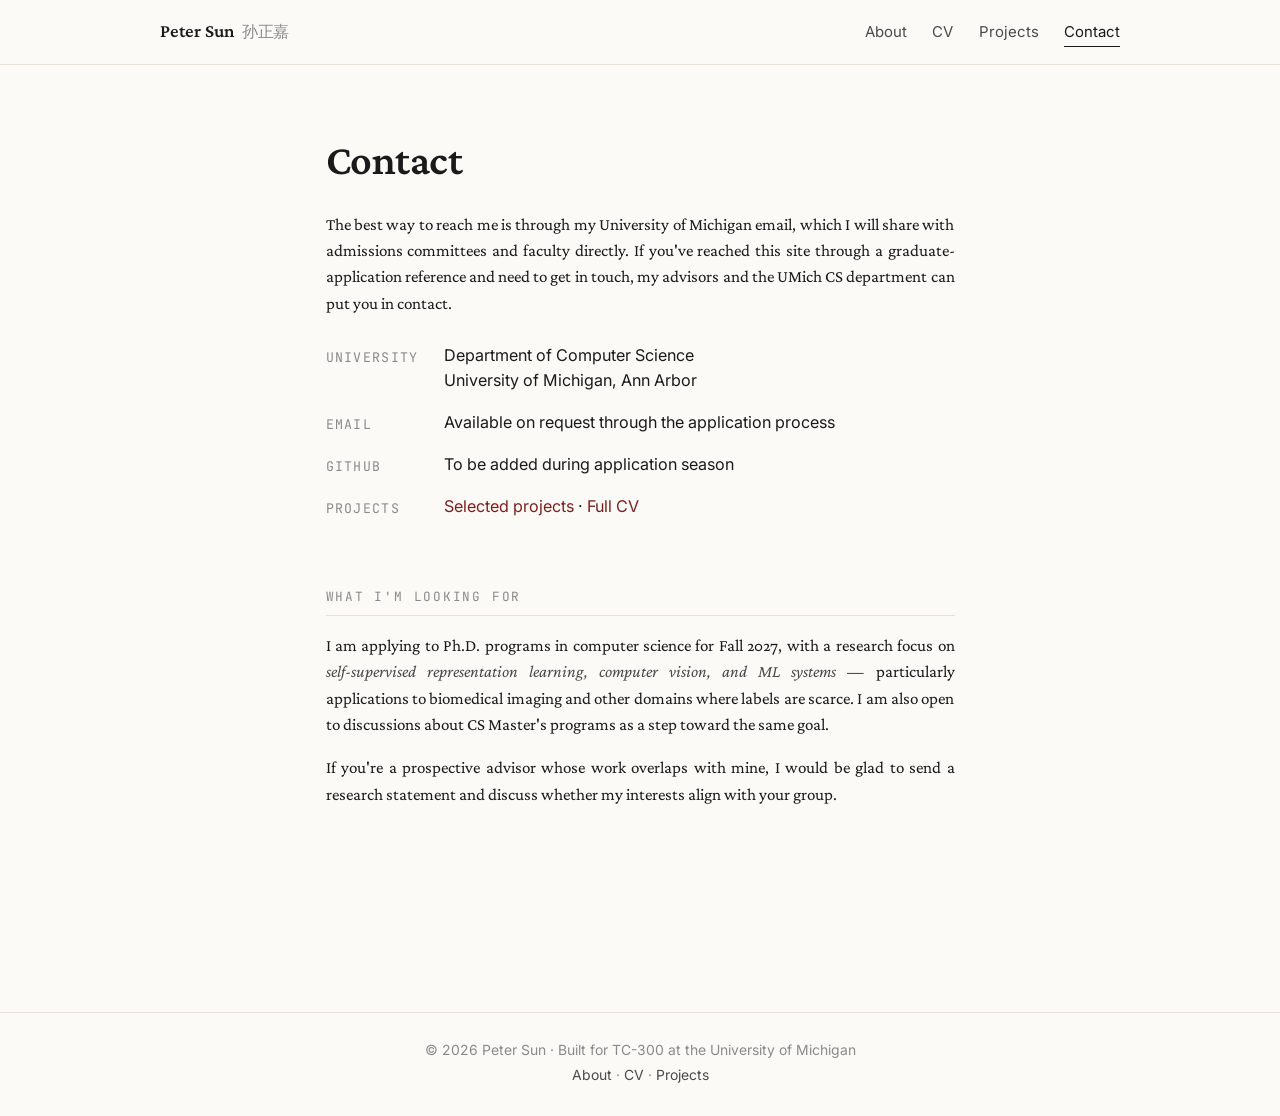
==== contact.html @ c783a43a "Add files via upload" ====
<!DOCTYPE html>
<html lang="en">
<head>
<meta charset="UTF-8">
<meta name="viewport" content="width=device-width, initial-scale=1.0">
<title>Contact — Peter Sun</title>
<meta name="description" content="Get in touch with Peter Sun — graduate-school applicant, computer science research.">
<link rel="preconnect" href="https://fonts.googleapis.com">
<link rel="preconnect" href="https://fonts.gstatic.com" crossorigin>
<link href="https://fonts.googleapis.com/css2?family=Crimson+Pro:ital,wght@0,400;0,500;0,600;1,400&family=Inter:wght@400;500;600&family=JetBrains+Mono:wght@400;500&display=swap" rel="stylesheet">
<link rel="stylesheet" href="assets/style.css">
</head>
<body>

<header class="site-header">
  <div class="site-header-inner">
    <a href="index.html" class="site-brand">Peter Sun<span class="brand-cn">孙正嘉</span></a>
    <nav class="site-nav">
      <a href="index.html">About</a>
      <a href="cv.html">CV</a>
      <a href="research.html">Projects</a>
      <a href="contact.html" class="active">Contact</a>
    </nav>
  </div>
</header>

<main class="page">

  <h1>Contact</h1>

  <p>
    The best way to reach me is through my University of Michigan email,
    which I will share with admissions committees and faculty directly. If
    you've reached this site through a graduate-application reference and
    need to get in touch, my advisors and the UMich CS department can put
    you in contact.
  </p>

  <dl class="contact-grid">
    <dt>University</dt>
    <dd>Department of Computer Science<br>University of Michigan, Ann Arbor</dd>

    <dt>Email</dt>
    <dd>Available on request through the application process</dd>

    <dt>GitHub</dt>
    <dd>To be added during application season</dd>

    <dt>Projects</dt>
    <dd><a href="research.html">Selected projects</a> · <a href="cv.html">Full CV</a></dd>
  </dl>

  <p class="section-label">What I'm looking for</p>

  <p>
    I am applying to Ph.D. programs in computer science for Fall 2027, with
    a research focus on <em>self-supervised representation learning,
    computer vision, and ML systems</em> — particularly applications to
    biomedical imaging and other domains where labels are scarce. I am also
    open to discussions about CS Master's programs as a step toward the
    same goal.
  </p>
  <p>
    If you're a prospective advisor whose work overlaps with mine, I would
    be glad to send a research statement and discuss whether my interests
    align with your group.
  </p>

</main>

<footer class="site-footer">
  <p>© 2026 Peter Sun · Built for TC-300 at the University of Michigan</p>
  <p><a href="index.html">About</a> · <a href="cv.html">CV</a> · <a href="research.html">Projects</a></p>
</footer>

</body>
</html>
---- assets/style.css ----
/* ========================================
   Peter Sun — Portfolio Site
   Shared stylesheet
   ======================================== */

:root {
  /* Color palette — restrained, academic, with a single warm accent */
  --bg:          #fbfaf6;        /* warm off-white, easier on eyes than pure white */
  --bg-elevated: #ffffff;
  --ink:         #1a1a1a;        /* near-black for body text */
  --ink-soft:    #4a4a4a;        /* secondary text */
  --ink-faint:   #8a8a8a;        /* tertiary / captions */
  --rule:        #e5e2d8;        /* hairline dividers */
  --accent:      #7a1f1f;        /* deep burgundy — the one accent color */
  --accent-soft: #f3e9e9;        /* tinted background for callouts */
  --code-bg:     #f4f1e8;

  /* Typography */
  --font-serif: "Crimson Pro", "Source Serif Pro", Georgia, serif;
  --font-sans:  "Inter", -apple-system, BlinkMacSystemFont, "Segoe UI", sans-serif;
  --font-mono:  "JetBrains Mono", "SF Mono", Menlo, monospace;

  /* Spacing scale */
  --space-1: 0.25rem;
  --space-2: 0.5rem;
  --space-3: 1rem;
  --space-4: 1.5rem;
  --space-5: 2.5rem;
  --space-6: 4rem;
  --space-7: 6rem;

  /* Layout */
  --content-max: 680px;        /* narrow column, ~10 words per line at 18px */
  --wide-max:    960px;        /* for cv & projects index */
}

/* ---------- Reset ---------- */
* { box-sizing: border-box; margin: 0; padding: 0; }
html { font-size: 17px; scroll-behavior: smooth; }
body {
  font-family: var(--font-serif);
  font-weight: 400;
  line-height: 1.55;
  color: var(--ink);
  background: var(--bg);
  -webkit-font-smoothing: antialiased;
  -moz-osx-font-smoothing: grayscale;
  font-feature-settings: "kern" 1, "liga" 1, "onum" 1;
}

/* ---------- Typography ---------- */
h1, h2, h3, h4 {
  font-family: var(--font-serif);
  font-weight: 600;
  line-height: 1.25;
  color: var(--ink);
  letter-spacing: -0.01em;
}
h1 { font-size: 2.5rem; margin-bottom: var(--space-4); }
h2 { font-size: 1.65rem; margin-top: var(--space-6); margin-bottom: var(--space-3); }
h3 { font-size: 1.2rem; margin-top: var(--space-5); margin-bottom: var(--space-2); }
h4 { font-size: 1rem; font-weight: 600; margin-top: var(--space-3); margin-bottom: var(--space-1); }

p {
  margin-bottom: var(--space-3);
  text-align: justify;
  hyphens: auto;
}
p:last-child { margin-bottom: 0; }

a {
  color: var(--accent);
  text-decoration: none;
  border-bottom: 1px solid transparent;
  transition: border-color 0.15s ease;
}
a:hover { border-bottom-color: var(--accent); }

em { font-style: italic; color: var(--ink-soft); }
strong { font-weight: 600; }

code, .mono {
  font-family: var(--font-mono);
  font-size: 0.85em;
  background: var(--code-bg);
  padding: 0.1em 0.35em;
  border-radius: 2px;
}

/* ---------- Layout ---------- */
.page {
  max-width: var(--content-max);
  margin: 0 auto;
  padding: var(--space-6) var(--space-4) var(--space-7);
}
.page-wide {
  max-width: var(--wide-max);
  margin: 0 auto;
  padding: var(--space-6) var(--space-4) var(--space-7);
}

/* ---------- Header / Nav ---------- */
.site-header {
  border-bottom: 1px solid var(--rule);
  padding: var(--space-3) var(--space-4);
  background: var(--bg);
  position: sticky;
  top: 0;
  z-index: 10;
  backdrop-filter: blur(6px);
  background: rgba(251, 250, 246, 0.92);
}
.site-header-inner {
  max-width: var(--wide-max);
  margin: 0 auto;
  display: flex;
  justify-content: space-between;
  align-items: baseline;
  gap: var(--space-4);
}
.site-brand {
  font-family: var(--font-serif);
  font-weight: 600;
  font-size: 1.1rem;
  color: var(--ink);
  border-bottom: none;
  letter-spacing: -0.01em;
}
.site-brand:hover { border-bottom: none; color: var(--accent); }
.site-brand .brand-cn {
  font-family: var(--font-serif);
  color: var(--ink-faint);
  font-weight: 400;
  font-size: 0.95rem;
  margin-left: var(--space-2);
}

.site-nav {
  display: flex;
  gap: var(--space-4);
  font-family: var(--font-sans);
  font-size: 0.88rem;
}
.site-nav a {
  color: var(--ink-soft);
  border-bottom: 1px solid transparent;
  padding-bottom: 2px;
}
.site-nav a:hover { color: var(--accent); border-bottom-color: var(--accent); }
.site-nav a.active { color: var(--ink); border-bottom-color: var(--ink); }

/* ---------- Footer ---------- */
.site-footer {
  border-top: 1px solid var(--rule);
  padding: var(--space-4);
  margin-top: var(--space-7);
  font-family: var(--font-sans);
  font-size: 0.82rem;
  color: var(--ink-faint);
  text-align: center;
}
.site-footer p { text-align: center; margin-bottom: var(--space-1); }
.site-footer a { color: var(--ink-soft); }

/* ---------- Hero (home page) ---------- */
.hero {
  margin-bottom: var(--space-6);
}
.hero-eyebrow {
  font-family: var(--font-mono);
  font-size: 0.78rem;
  text-transform: uppercase;
  letter-spacing: 0.12em;
  color: var(--accent);
  margin-bottom: var(--space-3);
}
.hero-title {
  font-size: 2.8rem;
  margin-bottom: var(--space-3);
  font-weight: 600;
}
.hero-title .cn {
  color: var(--ink-faint);
  font-weight: 400;
  font-size: 1.4rem;
  margin-left: var(--space-2);
  vertical-align: 0.15em;
}
.hero-tagline {
  font-size: 1.15rem;
  color: var(--ink-soft);
  font-style: italic;
  margin-bottom: var(--space-4);
  text-align: left;
}

/* ---------- Section dividers ---------- */
.section-label {
  font-family: var(--font-mono);
  font-size: 0.75rem;
  text-transform: uppercase;
  letter-spacing: 0.14em;
  color: var(--ink-faint);
  margin-top: var(--space-6);
  margin-bottom: var(--space-3);
  padding-bottom: var(--space-2);
  border-bottom: 1px solid var(--rule);
}

/* ---------- Project highlight cards (home page) ---------- */
.highlights {
  display: flex;
  flex-direction: column;
  gap: var(--space-4);
  margin-top: var(--space-3);
}
.highlight {
  display: block;
  padding: var(--space-4);
  border: 1px solid var(--rule);
  background: var(--bg-elevated);
  text-decoration: none;
  color: var(--ink);
  border-bottom: 1px solid var(--rule);
  transition: border-color 0.15s ease, transform 0.15s ease;
}
.highlight:hover {
  border-color: var(--accent);
  border-bottom-color: var(--accent);
  transform: translateY(-2px);
}
.highlight-meta {
  font-family: var(--font-mono);
  font-size: 0.75rem;
  text-transform: uppercase;
  letter-spacing: 0.1em;
  color: var(--accent);
  margin-bottom: var(--space-2);
}
.highlight-title {
  font-size: 1.15rem;
  font-weight: 600;
  margin-bottom: var(--space-2);
}
.highlight-blurb {
  color: var(--ink-soft);
  font-size: 0.95rem;
  margin-bottom: var(--space-2);
  text-align: left;
}
.highlight-tags {
  font-family: var(--font-mono);
  font-size: 0.72rem;
  color: var(--ink-faint);
  text-transform: lowercase;
}

/* ---------- CV-specific styling ---------- */
.cv-header {
  text-align: center;
  margin-bottom: var(--space-5);
  padding-bottom: var(--space-4);
  border-bottom: 1px solid var(--rule);
}
.cv-header h1 {
  margin-bottom: var(--space-2);
}
.cv-header .subtitle {
  font-family: var(--font-sans);
  color: var(--ink-soft);
  font-size: 0.95rem;
}
.cv-section {
  margin-bottom: var(--space-5);
}
.cv-section-title {
  font-family: var(--font-mono);
  font-size: 0.8rem;
  text-transform: uppercase;
  letter-spacing: 0.14em;
  color: var(--accent);
  border-bottom: 1px solid var(--rule);
  padding-bottom: var(--space-1);
  margin-bottom: var(--space-3);
}
.cv-entry {
  margin-bottom: var(--space-4);
}
.cv-entry:last-child { margin-bottom: 0; }
.cv-entry-header {
  display: flex;
  justify-content: space-between;
  align-items: baseline;
  gap: var(--space-3);
  margin-bottom: var(--space-1);
  flex-wrap: wrap;
}
.cv-entry-title {
  font-weight: 600;
  font-size: 1.05rem;
}
.cv-entry-date {
  font-family: var(--font-mono);
  font-size: 0.8rem;
  color: var(--ink-faint);
  white-space: nowrap;
}
.cv-entry-sub {
  font-style: italic;
  color: var(--ink-soft);
  font-size: 0.95rem;
  margin-bottom: var(--space-2);
}
.cv-entry ul {
  list-style: none;
  padding-left: var(--space-3);
}
.cv-entry li {
  position: relative;
  margin-bottom: var(--space-2);
  text-align: justify;
  font-size: 0.95rem;
  color: var(--ink-soft);
}
.cv-entry li::before {
  content: "▸";
  position: absolute;
  left: -1rem;
  color: var(--accent);
  font-size: 0.8rem;
  top: 0.2em;
}

/* Two-column lists (skills, courses) */
.kv-list {
  display: grid;
  grid-template-columns: 140px 1fr;
  gap: var(--space-2) var(--space-3);
  font-size: 0.95rem;
}
.kv-list dt {
  font-family: var(--font-mono);
  font-size: 0.78rem;
  text-transform: uppercase;
  letter-spacing: 0.08em;
  color: var(--ink-faint);
  padding-top: 0.25em;
}
.kv-list dd { color: var(--ink-soft); }

/* ---------- Project (research) detail pages ---------- */
.project-header {
  margin-bottom: var(--space-5);
  padding-bottom: var(--space-4);
  border-bottom: 1px solid var(--rule);
}
.project-eyebrow {
  font-family: var(--font-mono);
  font-size: 0.78rem;
  text-transform: uppercase;
  letter-spacing: 0.12em;
  color: var(--accent);
  margin-bottom: var(--space-2);
}
.project-meta-grid {
  display: grid;
  grid-template-columns: max-content 1fr;
  gap: var(--space-2) var(--space-4);
  font-family: var(--font-sans);
  font-size: 0.88rem;
  margin-top: var(--space-3);
}
.project-meta-grid dt {
  color: var(--ink-faint);
  text-transform: uppercase;
  letter-spacing: 0.08em;
  font-size: 0.75rem;
  padding-top: 0.2em;
}
.project-meta-grid dd { color: var(--ink-soft); }

.callout {
  background: var(--accent-soft);
  border-left: 3px solid var(--accent);
  padding: var(--space-3) var(--space-4);
  margin: var(--space-4) 0;
  font-size: 0.95rem;
}
.callout strong { color: var(--accent); }

/* Schematic figure (SVG placeholder) */
.figure {
  margin: var(--space-5) 0;
  padding: var(--space-4);
  background: var(--bg-elevated);
  border: 1px solid var(--rule);
}
.figure svg { display: block; width: 100%; height: auto; }
.figure-caption {
  font-family: var(--font-sans);
  font-size: 0.82rem;
  color: var(--ink-faint);
  margin-top: var(--space-2);
  text-align: center;
  font-style: italic;
}

/* Back link */
.back-link {
  font-family: var(--font-mono);
  font-size: 0.8rem;
  text-transform: uppercase;
  letter-spacing: 0.1em;
  color: var(--ink-faint);
  display: inline-block;
  margin-bottom: var(--space-4);
  border-bottom: none;
}
.back-link:hover { color: var(--accent); border-bottom: none; }

/* ---------- Research index page ---------- */
.research-list {
  display: flex;
  flex-direction: column;
  gap: var(--space-5);
}
.research-item {
  padding-bottom: var(--space-4);
  border-bottom: 1px solid var(--rule);
}
.research-item:last-child { border-bottom: none; }
.research-item h3 {
  margin-top: 0;
  margin-bottom: var(--space-2);
}
.research-item h3 a {
  color: var(--ink);
  border-bottom: none;
}
.research-item h3 a:hover {
  color: var(--accent);
  border-bottom: none;
}
.research-tags {
  font-family: var(--font-mono);
  font-size: 0.75rem;
  color: var(--ink-faint);
  margin-top: var(--space-2);
}

/* ---------- Contact page ---------- */
.contact-grid {
  display: grid;
  grid-template-columns: max-content 1fr;
  gap: var(--space-3) var(--space-4);
  margin-top: var(--space-4);
  font-family: var(--font-sans);
}
.contact-grid dt {
  font-family: var(--font-mono);
  font-size: 0.78rem;
  text-transform: uppercase;
  letter-spacing: 0.1em;
  color: var(--ink-faint);
  padding-top: 0.3em;
}
.contact-grid dd { font-size: 0.95rem; }

/* ---------- Responsive ---------- */
@media (max-width: 640px) {
  html { font-size: 16px; }
  .page, .page-wide { padding: var(--space-4) var(--space-3) var(--space-6); }
  .hero-title { font-size: 2rem; }
  .hero-title .cn { font-size: 1.1rem; }
  h1 { font-size: 1.9rem; }
  .site-header-inner { flex-direction: column; align-items: flex-start; gap: var(--space-2); }
  .site-nav { gap: var(--space-3); flex-wrap: wrap; }
  .kv-list { grid-template-columns: 1fr; gap: var(--space-1); }
  .kv-list dt { margin-top: var(--space-2); }
  p { text-align: left; hyphens: none; }
  .cv-entry li { text-align: left; }
}

/* ---------- Print-friendly (so CV page prints decently) ---------- */
@media print {
  .site-header, .site-footer, .back-link { display: none; }
  body { background: white; }
  .page, .page-wide { max-width: 100%; padding: 0; }
  a { color: var(--ink); border-bottom: none; }
}
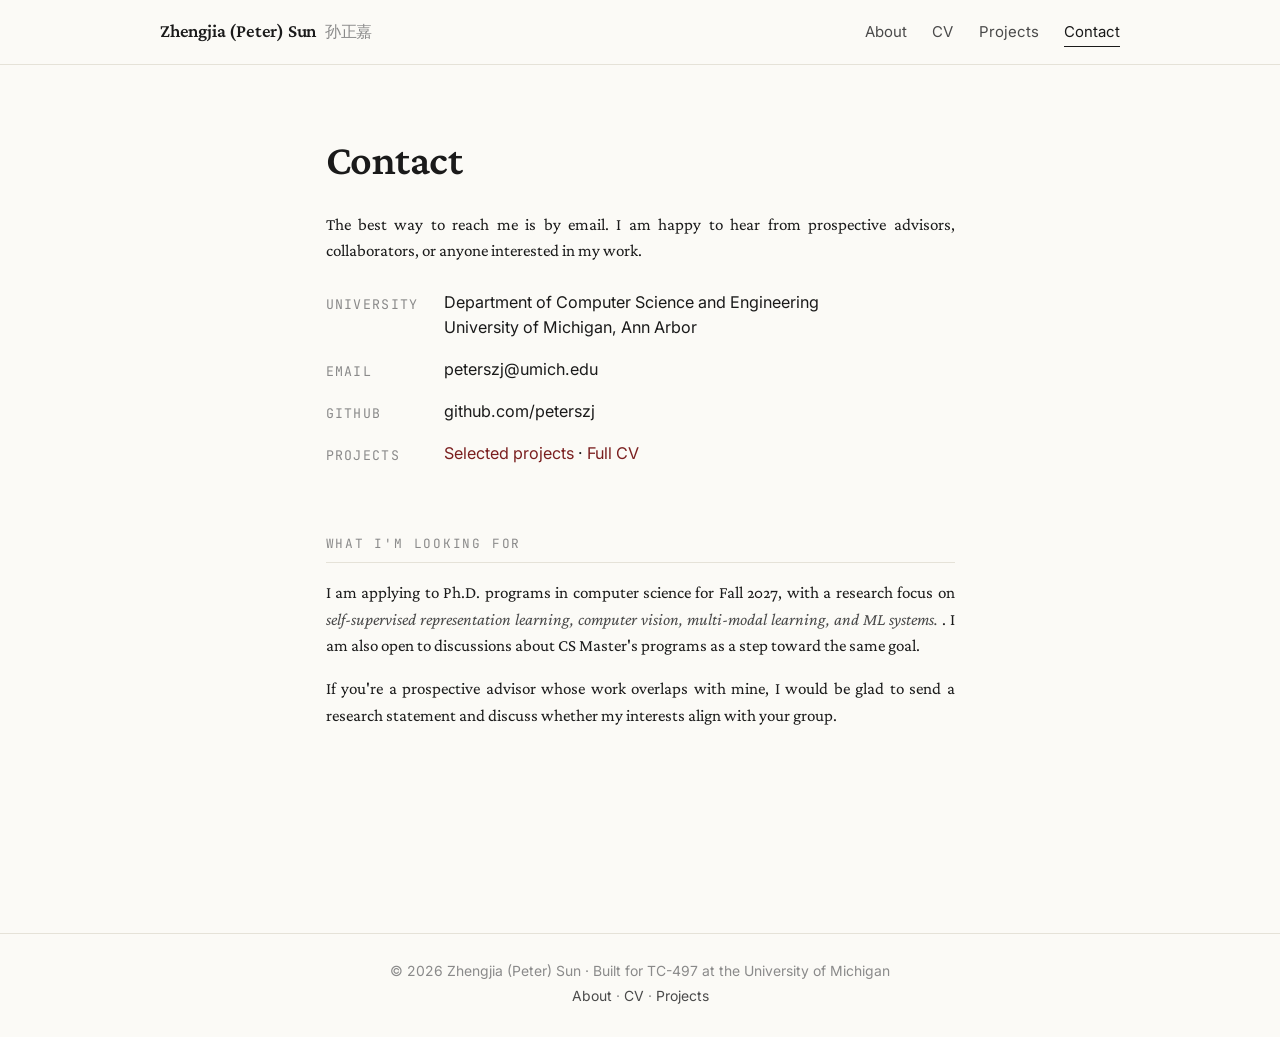
==== commit db148474: "Update contact.html" ====
--- a/contact.html
+++ b/contact.html
@@ -3,8 +3,8 @@
 <head>
 <meta charset="UTF-8">
 <meta name="viewport" content="width=device-width, initial-scale=1.0">
-<title>Contact — Peter Sun</title>
-<meta name="description" content="Get in touch with Peter Sun — graduate-school applicant, computer science research.">
+<title>Contact — Zhengjia (Peter) Sun</title>
+<meta name="description" content="Get in touch with Zhengjia (Peter) Sun — graduate-school applicant, computer science research.">
 <link rel="preconnect" href="https://fonts.googleapis.com">
 <link rel="preconnect" href="https://fonts.gstatic.com" crossorigin>
 <link href="https://fonts.googleapis.com/css2?family=Crimson+Pro:ital,wght@0,400;0,500;0,600;1,400&family=Inter:wght@400;500;600&family=JetBrains+Mono:wght@400;500&display=swap" rel="stylesheet">
@@ -14,7 +14,7 @@
 
 <header class="site-header">
   <div class="site-header-inner">
-    <a href="index.html" class="site-brand">Peter Sun<span class="brand-cn">孙正嘉</span></a>
+    <a href="index.html" class="site-brand">Zhengjia (Peter) Sun<span class="brand-cn">孙正嘉</span></a>
     <nav class="site-nav">
       <a href="index.html">About</a>
       <a href="cv.html">CV</a>
@@ -29,22 +29,19 @@
   <h1>Contact</h1>
 
   <p>
-    The best way to reach me is through my University of Michigan email,
-    which I will share with admissions committees and faculty directly. If
-    you've reached this site through a graduate-application reference and
-    need to get in touch, my advisors and the UMich CS department can put
-    you in contact.
+    The best way to reach me is by email. 
+    I am happy to hear from prospective advisors, collaborators, or anyone interested in my work.
   </p>
 
   <dl class="contact-grid">
     <dt>University</dt>
-    <dd>Department of Computer Science<br>University of Michigan, Ann Arbor</dd>
+    <dd>Department of Computer Science and Engineering<br>University of Michigan, Ann Arbor</dd>
 
     <dt>Email</dt>
-    <dd>Available on request through the application process</dd>
+    <dd>peterszj@umich.edu</dd>
 
     <dt>GitHub</dt>
-    <dd>To be added during application season</dd>
+    <dd>github.com/peterszj</dd>
 
     <dt>Projects</dt>
     <dd><a href="research.html">Selected projects</a> · <a href="cv.html">Full CV</a></dd>
@@ -54,9 +51,8 @@
 
   <p>
     I am applying to Ph.D. programs in computer science for Fall 2027, with
-    a research focus on <em>self-supervised representation learning,
-    computer vision, and ML systems</em> — particularly applications to
-    biomedical imaging and other domains where labels are scarce. I am also
+    a research focus on <em>self-supervised representation learning, computer vision, 
+    multi-modal learning, and ML systems.</em> . I am also
     open to discussions about CS Master's programs as a step toward the
     same goal.
   </p>
@@ -69,7 +65,7 @@
 </main>
 
 <footer class="site-footer">
-  <p>© 2026 Peter Sun · Built for TC-300 at the University of Michigan</p>
+  <p>© 2026 Zhengjia (Peter) Sun · Built for TC-497 at the University of Michigan</p>
   <p><a href="index.html">About</a> · <a href="cv.html">CV</a> · <a href="research.html">Projects</a></p>
 </footer>
 
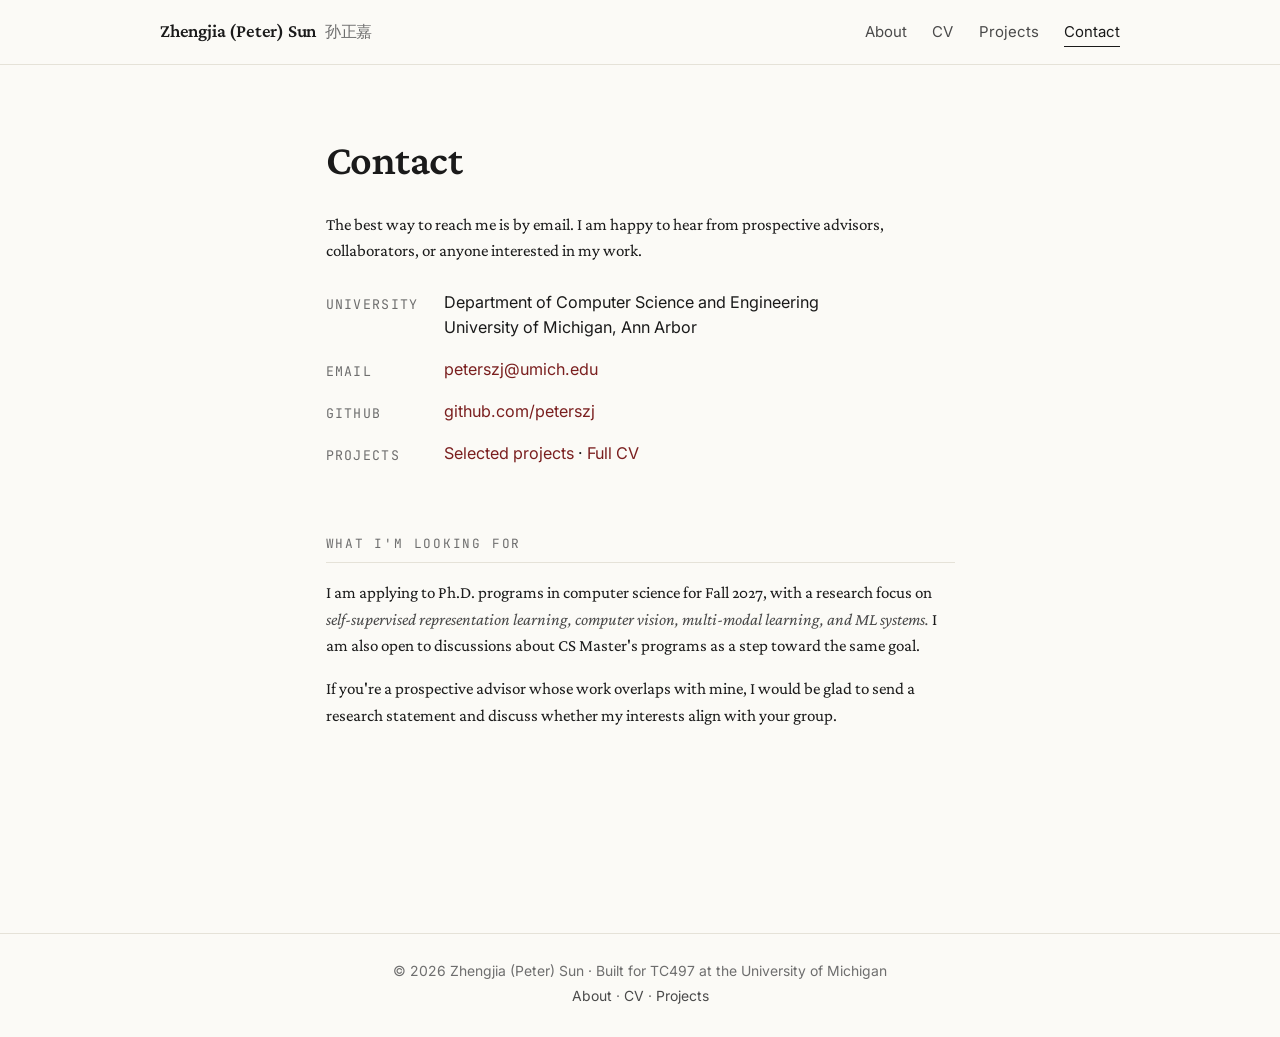
==== commit 022e40d7: "Address peer/instructor feedback: accessibility, usability, content Accessibility (WAVE): - Darken -" ====
--- a/contact.html
+++ b/contact.html
@@ -19,7 +19,7 @@
       <a href="index.html">About</a>
       <a href="cv.html">CV</a>
       <a href="research.html">Projects</a>
-      <a href="contact.html" class="active">Contact</a>
+      <span class="active">Contact</span>
     </nav>
   </div>
 </header>
@@ -38,10 +38,10 @@
     <dd>Department of Computer Science and Engineering<br>University of Michigan, Ann Arbor</dd>
 
     <dt>Email</dt>
-    <dd>peterszj@umich.edu</dd>
+    <dd><a href="mailto:peterszj@umich.edu">peterszj@umich.edu</a></dd>
 
     <dt>GitHub</dt>
-    <dd>github.com/peterszj</dd>
+    <dd><a href="https://github.com/peterszj">github.com/peterszj</a></dd>
 
     <dt>Projects</dt>
     <dd><a href="research.html">Selected projects</a> · <a href="cv.html">Full CV</a></dd>
@@ -52,7 +52,7 @@
   <p>
     I am applying to Ph.D. programs in computer science for Fall 2027, with
     a research focus on <em>self-supervised representation learning, computer vision, 
-    multi-modal learning, and ML systems.</em> . I am also
+    multi-modal learning, and ML systems.</em> I am also
     open to discussions about CS Master's programs as a step toward the
     same goal.
   </p>
@@ -65,7 +65,7 @@
 </main>
 
 <footer class="site-footer">
-  <p>© 2026 Zhengjia (Peter) Sun · Built for TC-497 at the University of Michigan</p>
+  <p>© 2026 Zhengjia (Peter) Sun · Built for TC497 at the University of Michigan</p>
   <p><a href="index.html">About</a> · <a href="cv.html">CV</a> · <a href="research.html">Projects</a></p>
 </footer>
 
--- a/assets/style.css
+++ b/assets/style.css
@@ -9,7 +9,7 @@
   --bg-elevated: #ffffff;
   --ink:         #1a1a1a;        /* near-black for body text */
   --ink-soft:    #4a4a4a;        /* secondary text */
-  --ink-faint:   #8a8a8a;        /* tertiary / captions */
+  --ink-faint:   #6e6e6e;        /* tertiary / captions — darkened to meet WCAG AA contrast */
   --rule:        #e5e2d8;        /* hairline dividers */
   --accent:      #7a1f1f;        /* deep burgundy — the one accent color */
   --accent-soft: #f3e9e9;        /* tinted background for callouts */
@@ -63,8 +63,8 @@
 
 p {
   margin-bottom: var(--space-3);
-  text-align: justify;
-  hyphens: auto;
+  text-align: left;
+  hyphens: manual;
 }
 p:last-child { margin-bottom: 0; }
 
@@ -147,7 +147,12 @@
   padding-bottom: 2px;
 }
 .site-nav a:hover { color: var(--accent); border-bottom-color: var(--accent); }
-.site-nav a.active { color: var(--ink); border-bottom-color: var(--ink); }
+.site-nav .active {
+  color: var(--ink);
+  border-bottom: 1px solid var(--ink);
+  padding-bottom: 2px;
+  cursor: default;
+}
 
 /* ---------- Footer ---------- */
 .site-footer {
@@ -228,7 +233,9 @@
   border-color: var(--accent);
   border-bottom-color: var(--accent);
   transform: translateY(-2px);
-}
+  box-shadow: 0 6px 20px rgba(122, 31, 31, 0.08);
+}
+.highlight:hover .highlight-title { color: var(--accent); }
 .highlight-meta {
   font-family: var(--font-mono);
   font-size: 0.75rem;
@@ -318,7 +325,7 @@
 .cv-entry li {
   position: relative;
   margin-bottom: var(--space-2);
-  text-align: justify;
+  text-align: left;
   font-size: 0.95rem;
   color: var(--ink-soft);
 }
@@ -465,6 +472,65 @@
   padding-top: 0.3em;
 }
 .contact-grid dd { font-size: 0.95rem; }
+
+/* ---------- Shared "this is clickable" cue ---------- */
+.card-cta {
+  display: inline-block;
+  margin-top: var(--space-3);
+  font-family: var(--font-mono);
+  font-size: 0.72rem;
+  text-transform: uppercase;
+  letter-spacing: 0.12em;
+  color: var(--accent);
+}
+
+/* ---------- Clickable project cards (research index) ---------- */
+.research-card {
+  display: block;
+  padding: var(--space-4);
+  border: 1px solid var(--rule);
+  background: var(--bg-elevated);
+  text-decoration: none;
+  color: var(--ink);
+  transition: border-color 0.15s ease, transform 0.15s ease, box-shadow 0.15s ease;
+}
+.research-card:hover {
+  border-color: var(--accent);
+  transform: translateY(-2px);
+  box-shadow: 0 6px 20px rgba(122, 31, 31, 0.08);
+}
+.research-card h3 { margin-top: 0; margin-bottom: var(--space-2); color: var(--ink); }
+.research-card:hover h3 { color: var(--accent); }
+.research-card p { text-align: left; }
+
+/* ---------- Project detail: next / previous navigation ---------- */
+.project-nav {
+  display: flex;
+  justify-content: space-between;
+  gap: var(--space-4);
+  margin-top: var(--space-6);
+  padding-top: var(--space-4);
+  border-top: 1px solid var(--rule);
+  flex-wrap: wrap;
+}
+.project-nav a {
+  flex: 1 1 200px;
+  font-family: var(--font-sans);
+  border-bottom: none;
+  color: var(--ink-soft);
+}
+.project-nav a:hover { color: var(--accent); border-bottom: none; }
+.project-nav .nav-next { text-align: right; }
+.project-nav .nav-label {
+  display: block;
+  font-family: var(--font-mono);
+  font-size: 0.7rem;
+  text-transform: uppercase;
+  letter-spacing: 0.1em;
+  color: var(--ink-faint);
+  margin-bottom: 3px;
+}
+.project-nav .nav-title { font-weight: 600; font-size: 0.95rem; }
 
 /* ---------- Responsive ---------- */
 @media (max-width: 640px) {
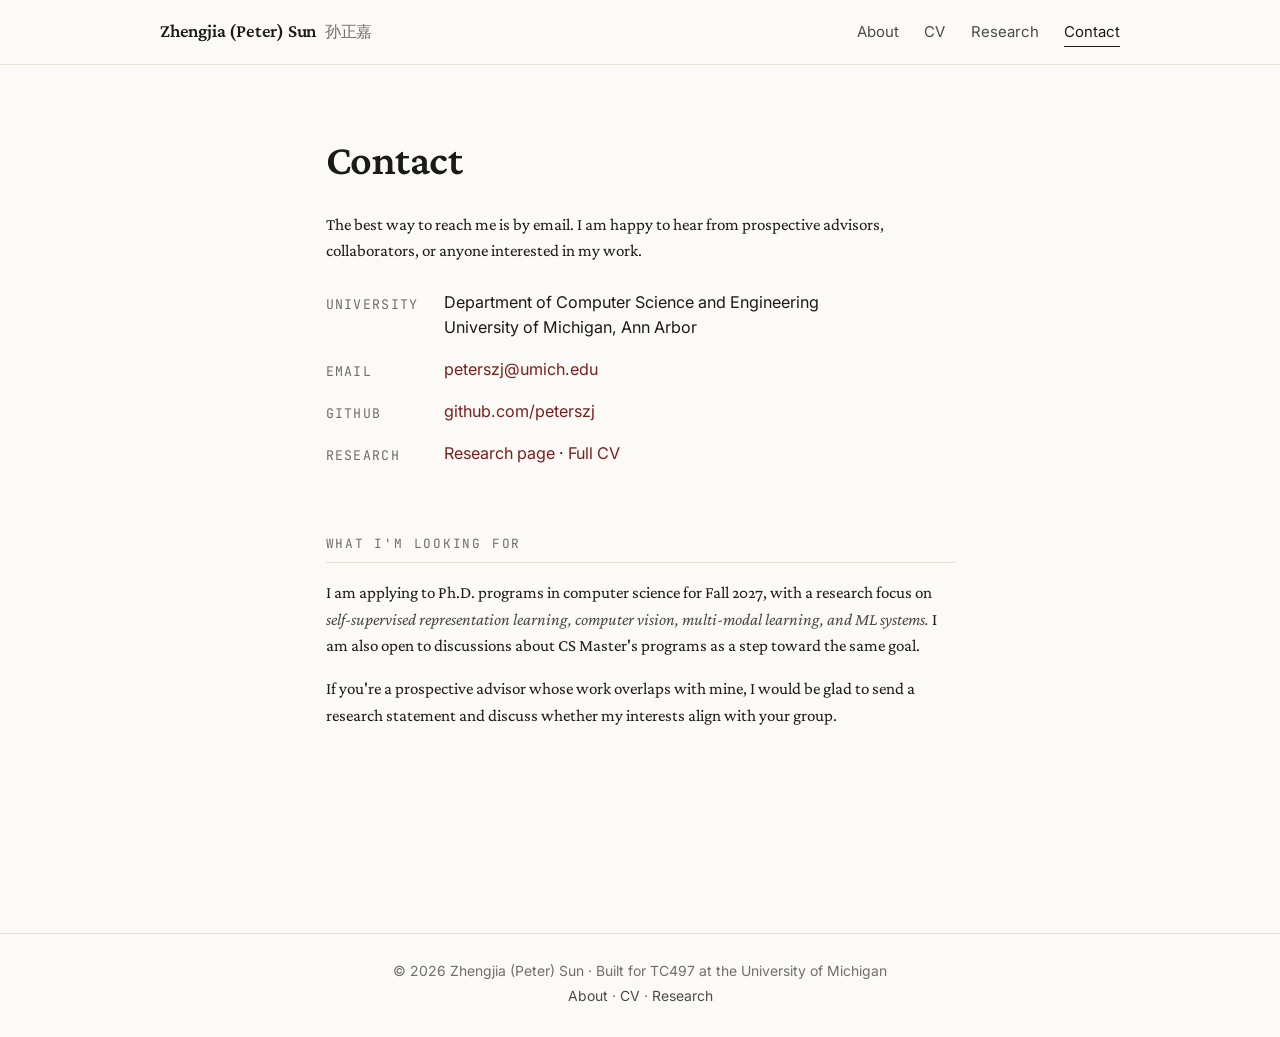
==== commit 82017983: "Add slide-out project drawer; rework Research page as a narrative journey - New vanilla-JS drawer (a" ====
--- a/contact.html
+++ b/contact.html
@@ -18,7 +18,7 @@
     <nav class="site-nav">
       <a href="index.html">About</a>
       <a href="cv.html">CV</a>
-      <a href="research.html">Projects</a>
+      <a href="research.html">Research</a>
       <span class="active">Contact</span>
     </nav>
   </div>
@@ -43,8 +43,8 @@
     <dt>GitHub</dt>
     <dd><a href="https://github.com/peterszj">github.com/peterszj</a></dd>
 
-    <dt>Projects</dt>
-    <dd><a href="research.html">Selected projects</a> · <a href="cv.html">Full CV</a></dd>
+    <dt>Research</dt>
+    <dd><a href="research.html">Research page</a> · <a href="cv.html">Full CV</a></dd>
   </dl>
 
   <p class="section-label">What I'm looking for</p>
@@ -66,7 +66,7 @@
 
 <footer class="site-footer">
   <p>© 2026 Zhengjia (Peter) Sun · Built for TC497 at the University of Michigan</p>
-  <p><a href="index.html">About</a> · <a href="cv.html">CV</a> · <a href="research.html">Projects</a></p>
+  <p><a href="index.html">About</a> · <a href="cv.html">CV</a> · <a href="research.html">Research</a></p>
 </footer>
 
 </body>
--- a/assets/style.css
+++ b/assets/style.css
@@ -547,9 +547,121 @@
   .cv-entry li { text-align: left; }
 }
 
+/* ---------- Inline project trigger (button-style highlight) ---------- */
+.project-link {
+  font: inherit;
+  color: var(--accent);
+  background: var(--accent-soft);
+  border: none;
+  border-bottom: 1px solid rgba(122, 31, 31, 0.35);
+  padding: 0.02em 0.28em;
+  margin: 0 0.02em;
+  border-radius: 2px;
+  cursor: pointer;
+  font-weight: 600;
+  transition: background 0.15s ease, border-color 0.15s ease;
+}
+.project-link:hover,
+.project-link:focus-visible {
+  background: #ecd9d9;
+  border-bottom-color: var(--accent);
+}
+.project-link::after {
+  content: " \2197";              /* ↗ — cue that it opens something */
+  font-family: var(--font-mono);
+  font-size: 0.7em;
+  vertical-align: 0.1em;
+}
+/* When used as an <a> fallback, strip the default link underline */
+a.project-link { text-decoration: none; }
+
+/* ---------- Slide-out project drawer ---------- */
+.drawer-backdrop {
+  position: fixed;
+  inset: 0;
+  background: rgba(26, 26, 26, 0.45);
+  z-index: 40;
+  opacity: 0;
+  transition: opacity 0.3s ease;
+}
+.drawer-backdrop.is-open { opacity: 1; }
+
+.drawer {
+  position: fixed;
+  top: 0;
+  right: 0;
+  height: 100%;
+  width: min(640px, 92vw);
+  max-width: 100%;
+  background: var(--bg);
+  z-index: 50;
+  box-shadow: -8px 0 32px rgba(26, 26, 26, 0.18);
+  transform: translateX(100%);
+  transition: transform 0.32s cubic-bezier(0.22, 0.61, 0.36, 1);
+  will-change: transform;
+}
+.drawer.is-open { transform: translateX(0); }
+
+.drawer-panel {
+  position: relative;
+  height: 100%;
+  overflow: hidden;
+}
+.drawer-content {
+  height: 100%;
+  overflow-y: auto;
+  -webkit-overflow-scrolling: touch;
+  padding: var(--space-6) var(--space-5) var(--space-7);
+  outline: none;
+}
+.drawer-content .project-header { margin-top: var(--space-2); }
+.drawer-content h1 { font-size: 1.9rem; }
+
+.drawer-close {
+  position: absolute;
+  top: var(--space-3);
+  right: var(--space-3);
+  z-index: 2;
+  width: 2.2rem;
+  height: 2.2rem;
+  display: flex;
+  align-items: center;
+  justify-content: center;
+  font-family: var(--font-sans);
+  font-size: 1.6rem;
+  line-height: 1;
+  color: var(--ink-soft);
+  background: var(--bg-elevated);
+  border: 1px solid var(--rule);
+  border-radius: 50%;
+  cursor: pointer;
+  transition: color 0.15s ease, border-color 0.15s ease;
+}
+.drawer-close:hover,
+.drawer-close:focus-visible {
+  color: var(--accent);
+  border-color: var(--accent);
+}
+
+/* Lock background scroll while the drawer is open */
+body.drawer-open { overflow: hidden; }
+
+/* Near-fullscreen drawer on narrow screens */
+@media (max-width: 640px) {
+  .drawer { width: 100vw; }
+  .drawer-content { padding: var(--space-6) var(--space-3) var(--space-6); }
+  .drawer-content h1 { font-size: 1.6rem; }
+}
+
+/* Respect reduced-motion preference */
+@media (prefers-reduced-motion: reduce) {
+  .drawer, .drawer-backdrop { transition: none; }
+}
+
 /* ---------- Print-friendly (so CV page prints decently) ---------- */
 @media print {
   .site-header, .site-footer, .back-link { display: none; }
+  .drawer, .drawer-backdrop { display: none; }
   body { background: white; }
   .page, .page-wide { max-width: 100%; padding: 0; }
   a { color: var(--ink); border-bottom: none; }
